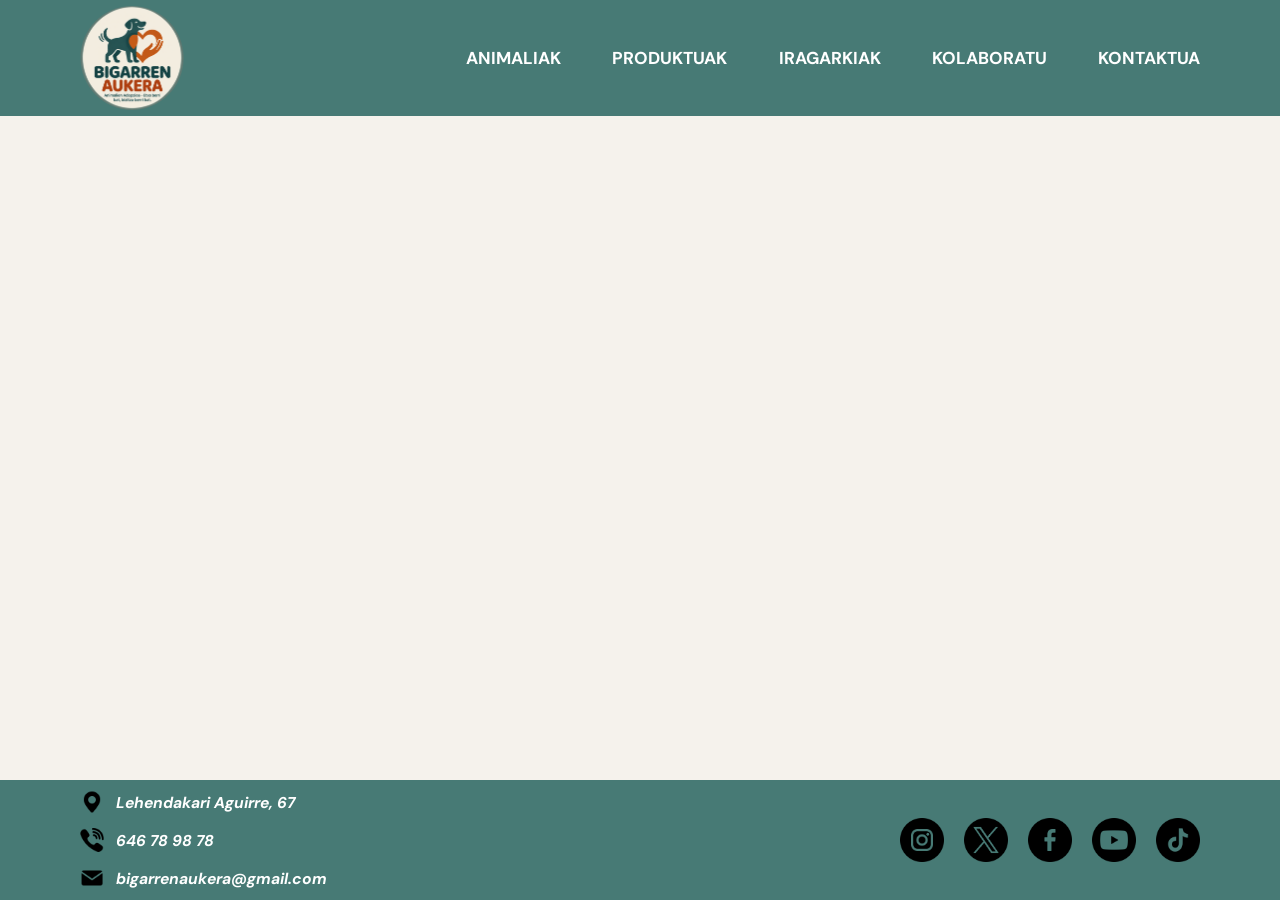
==== Animaliak/animaliak.html @ 631968b6 "header eta footer sortuta horri guztietan. Favicon sartuta ere" ====
<!doctype html>
<html lang="eu">
  <head>
    <meta charset="UTF-8">
    <meta name="viewport" content="width=device-width, initial-scale=1.0">
    <meta name="description" content="Bigarren Aukera - Animaliak adopzioan.">
    <title>Bigarren Aukera | Animaliak</title>
    <link rel="stylesheet" href="../Orokorra/main.css">
    <link rel="icon" href="../Orokorra/Argazkiak/logosinfondo.ico" type="image/x-icon">
  </head>
  <body>
    <header class="site-header">
      <div class="header-inner">
        <a class="brand" href="../Index/index.html" aria-label="Bigarren Aukera hasiera">
          <img src="../Orokorra/Argazkiak/logosinfondo.png" alt="Bigarren Aukera logoa">
        </a>
        <nav class="main-nav" aria-label="Nabigazio nagusia">
          <ul>
            <li><a href="animaliak.html" aria-current="page">ANIMALIAK</a></li>
            <li><a href="../Produktuak/produktuak.html">PRODUKTUAK</a></li>
            <li><a href="../Iragarkiak/iragarkiak.html">IRAGARKIAK</a></li>
            <li><a href="../Kolaboratu/kolaboratu.html">KOLABORATU</a></li>
            <li><a href="../Kontaktua/kontaktua.html">KONTAKTUA</a></li>
          </ul>
        </nav>
      </div>
    </header>

    <main></main>

    <footer class="site-footer" id="kontaktua">
      <div class="footer-inner">
        <address class="contact-list">
          <a class="contact-item" href="https://www.google.com/maps/search/?api=1&query=Lehendakari+Aguirre+67" target="_blank" rel="noopener noreferrer">
            <img src="../Orokorra/Argazkiak/ubicacion.png" alt="" aria-hidden="true">
            <span>Lehendakari Aguirre, 67</span>
          </a>
          <a class="contact-item" href="tel:+34646789878">
            <img src="../Orokorra/Argazkiak/telefono.png" alt="" aria-hidden="true">
            <span>646 78 98 78</span>
          </a>
          <a class="contact-item" href="mailto:bigarrenaukera@gmail.com">
            <img src="../Orokorra/Argazkiak/email.png" alt="" aria-hidden="true">
            <span>bigarrenaukera@gmail.com</span>
          </a>
        </address>
        <div class="social-links" aria-label="Sare sozialak">
          <a href="https://www.instagram.com/" target="_blank" rel="noopener noreferrer" aria-label="Instagram"><img src="../Orokorra/Argazkiak/instagram.png" alt=""></a>
          <a href="https://x.com/" target="_blank" rel="noopener noreferrer" aria-label="X"><img src="../Orokorra/Argazkiak/x.png" alt=""></a>
          <a href="https://www.facebook.com/" target="_blank" rel="noopener noreferrer" aria-label="Facebook"><img src="../Orokorra/Argazkiak/facebook.png" alt=""></a>
          <a href="https://www.youtube.com/" target="_blank" rel="noopener noreferrer" aria-label="YouTube"><img src="../Orokorra/Argazkiak/youtube.png" alt=""></a>
          <a href="https://www.tiktok.com/" target="_blank" rel="noopener noreferrer" aria-label="TikTok"><img src="../Orokorra/Argazkiak/tik-tok.png" alt=""></a>
        </div>
      </div>
    </footer>
  </body>
</html>
---- Orokorra/main.css ----
@import url('https://fonts.googleapis.com/css2?family=DM+Sans:wght@400;500;700&family=Playfair+Display:wght@700;800&display=swap');

:root {
  --teal: #477a75;
  --teal-dark: #315f5b;
  --orange: #c8652c;
  --cream: #f5f2ec;
  --ink: #1e2524;
  --white: #fff;
}

* {
  box-sizing: border-box;
}

html {
  scroll-behavior: smooth;
}

body {
  margin: 0;
  min-width: 320px;
  min-height: 100vh;
  background: var(--cream);
  color: var(--ink);
  font-family: 'DM Sans', Arial, sans-serif;
  display: flex;
  flex-direction: column;
}

img {
  display: block;
  max-width: 100%;
}

a {
  color: inherit;
  text-decoration: none;
}

main {
  flex: 1;
}

.site-header {
  background: var(--teal);
  color: var(--white);
}

.header-inner {
  display: flex;
  align-items: center;
  justify-content: space-between;
  width: min(1120px, calc(100% - 64px));
  min-height: 116px;
  margin: 0 auto;
  gap: 40px;
}

.brand img {
  width: 104px;
  height: 104px;
  border-radius: 50%;
  object-fit: cover;
  object-position: center;
  transform: scale(1.12);
}

.brand {
  display: block;
  width: 104px;
  height: 104px;
  overflow: hidden;
  border-radius: 50%;
}

.main-nav ul {
  display: flex;
  align-items: center;
  justify-content: flex-end;
  gap: clamp(24px, 4vw, 64px);
  margin: 0;
  padding: 0;
  list-style: none;
}

.main-nav a {
  font-size: 1.08rem;
  font-weight: 700;
  transition: color 180ms ease;
}

.main-nav a:hover,
.main-nav a:focus-visible {
  color: #f7c39d;
}

.site-footer {
  background: var(--teal);
  color: var(--white);
}

.footer-inner {
  display: flex;
  align-items: center;
  justify-content: space-between;
  width: min(1120px, calc(100% - 64px));
  min-height: 120px;
  margin: 0 auto;
  gap: 32px;
}

.contact-list {
  display: grid;
  gap: 14px;
  margin: 0;
}

.contact-item {
  display: flex;
  align-items: center;
  gap: 12px;
  font-size: 0.98rem;
  font-weight: 700;
  transition: opacity 180ms ease;
}

.contact-item:hover,
.contact-item:focus-visible {
  opacity: 0.82;
}

.contact-item img {
  width: 24px;
  height: 24px;
  object-fit: contain;
}

.social-links {
  display: flex;
  align-items: center;
  gap: 20px;
}

.social-links a {
  display: grid;
  place-items: center;
  border-radius: 50%;
  transition: transform 180ms ease, opacity 180ms ease;
}

.social-links a:hover,
.social-links a:focus-visible {
  transform: translateY(-3px);
  opacity: 0.82;
}

.social-links img {
  width: 44px;
  height: 44px;
  object-fit: contain;
}

@media (max-width: 760px) {
  .header-inner {
    width: min(100% - 32px, 560px);
    flex-direction: column;
    padding: 16px 0 22px;
    gap: 16px;
  }

  .brand img {
    width: 88px;
    height: 88px;
  }

  .brand {
    width: 88px;
    height: 88px;
  }

  .main-nav ul {
    flex-wrap: wrap;
    justify-content: center;
    gap: 12px 22px;
  }

  .main-nav a {
    font-size: 0.9rem;
  }

  .footer-inner {
    width: min(100% - 32px, 560px);
    flex-direction: column;
    align-items: flex-start;
    padding: 26px 0;
  }

  .social-links {
    align-self: center;
  }
}
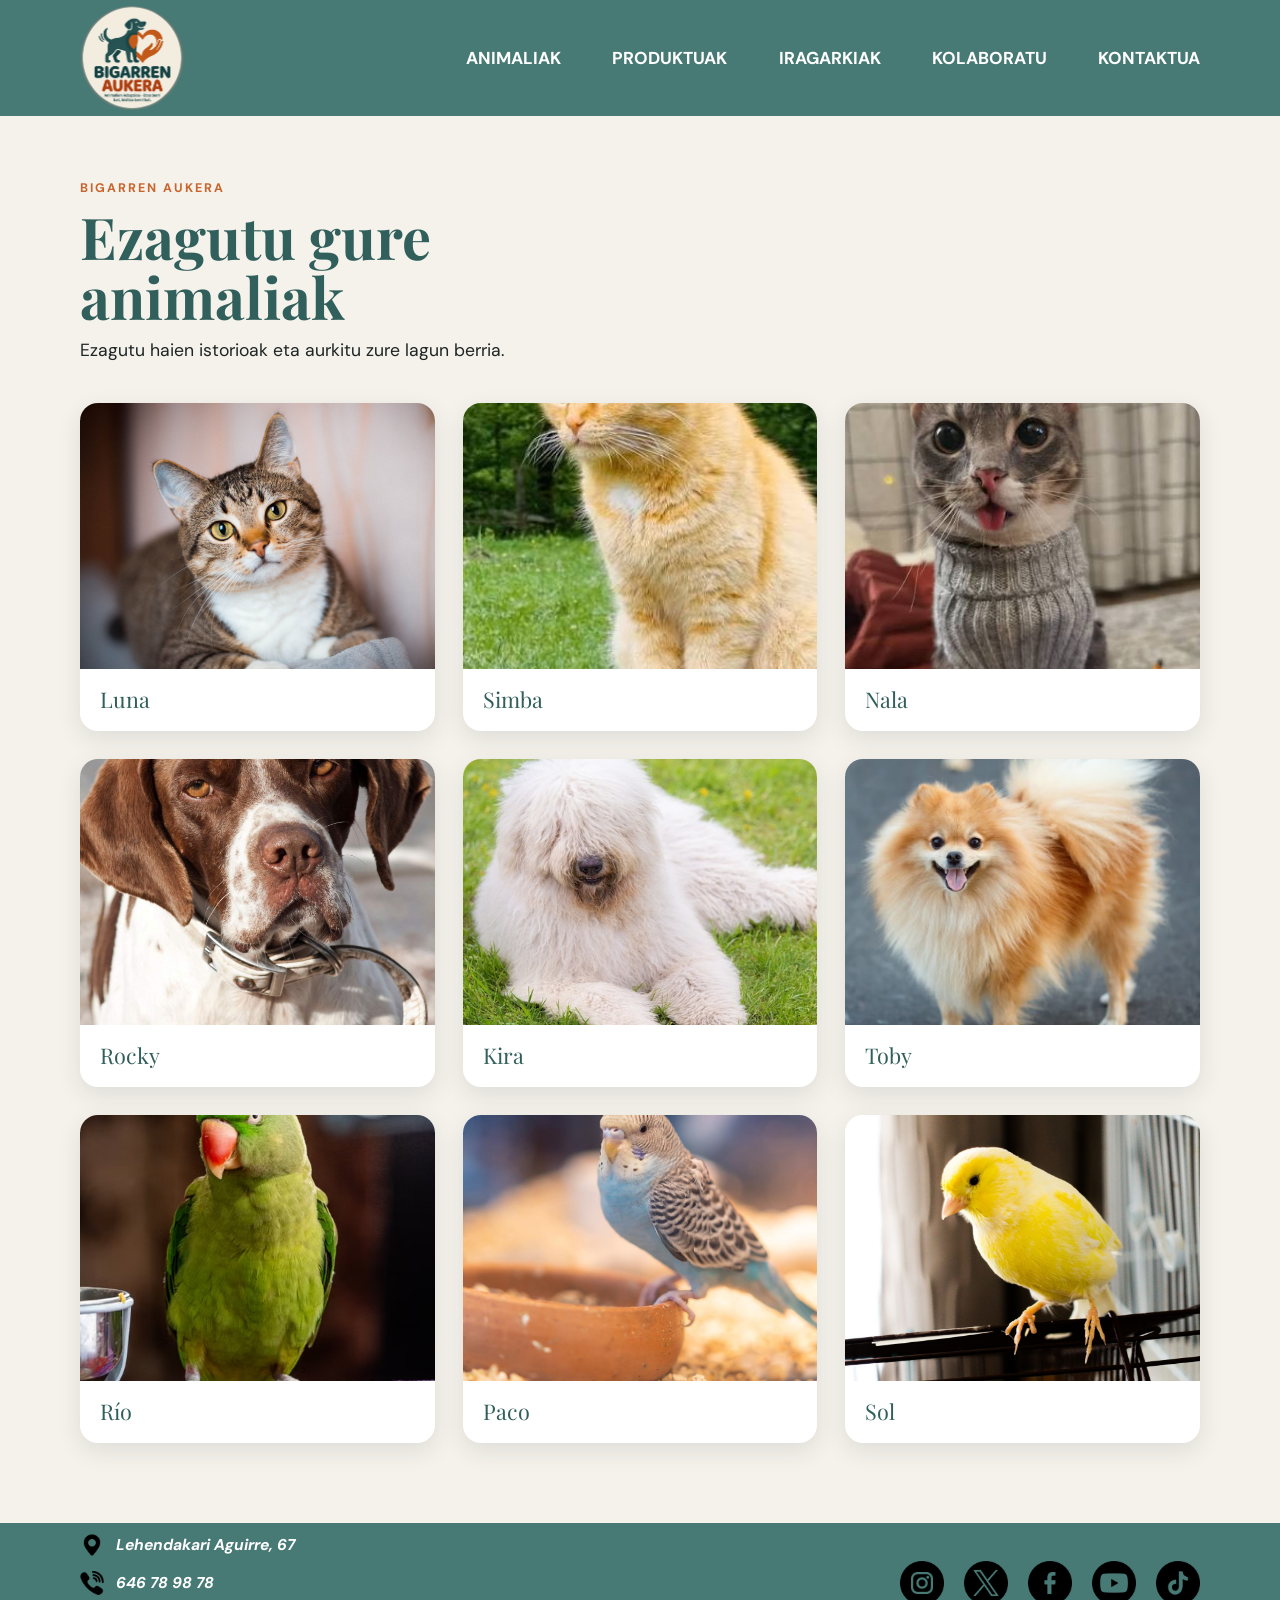
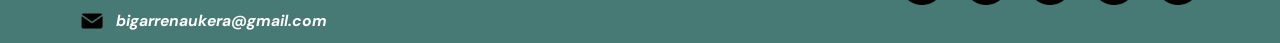
==== commit 4648511a: "Class, id eta alt izenak aldatuta organizazio obeagoa eukiteko. Animali horria funtzionala animali g" ====
--- a/Animaliak/animaliak.html
+++ b/Animaliak/animaliak.html
@@ -6,15 +6,16 @@
     <meta name="description" content="Bigarren Aukera - Animaliak adopzioan.">
     <title>Bigarren Aukera | Animaliak</title>
     <link rel="stylesheet" href="../Orokorra/main.css">
+    <link rel="stylesheet" href="animaliak.css">
     <link rel="icon" href="../Orokorra/Argazkiak/logosinfondo.ico" type="image/x-icon">
   </head>
   <body>
-    <header class="site-header">
-      <div class="header-inner">
-        <a class="brand" href="../Index/index.html" aria-label="Bigarren Aukera hasiera">
+    <header class="guneko-goiburua">
+      <div class="goiburu-barrualdea">
+        <a class="marka" href="../Index/index.html" aria-label="Bigarren Aukera hasiera">
           <img src="../Orokorra/Argazkiak/logosinfondo.png" alt="Bigarren Aukera logoa">
         </a>
-        <nav class="main-nav" aria-label="Nabigazio nagusia">
+        <nav class="nabigazio-nagusia" aria-label="Nabigazio nagusia">
           <ul>
             <li><a href="animaliak.html" aria-current="page">ANIMALIAK</a></li>
             <li><a href="../Produktuak/produktuak.html">PRODUKTUAK</a></li>
@@ -26,25 +27,108 @@
       </div>
     </header>
 
-    <main></main>
+    <main class="animalien-orria">
+      <section class="animalien-sarrera" aria-labelledby="animalien-izenburua">
+        <p class="goiburuko-etiketa">BIGARREN AUKERA</p>
+        <h1 id="animalien-izenburua">Ezagutu gure animaliak</h1>
+        <p>Ezagutu haien istorioak eta aurkitu zure lagun berria.</p>
+      </section>
 
-    <footer class="site-footer" id="kontaktua">
-      <div class="footer-inner">
-        <address class="contact-list">
-          <a class="contact-item" href="https://www.google.com/maps/search/?api=1&query=Lehendakari+Aguirre+67" target="_blank" rel="noopener noreferrer">
+      <section class="animalien-sarea" aria-label="Adopziorako dauden animaliak">
+        <article class="animalien-txartela">
+          <button class="animalien-botoia" type="button" data-animalia="luna">
+            <img src="Argazkiak/Gato1.png" alt="Luna, katu marraduna">
+            <span>Luna</span>
+          </button>
+        </article>
+        <article class="animalien-txartela">
+          <button class="animalien-botoia" type="button" data-animalia="simba">
+            <img src="Argazkiak/Gato2.png" alt="Simba, katu laranja">
+            <span>Simba</span>
+          </button>
+        </article>
+        <article class="animalien-txartela">
+          <button class="animalien-botoia" type="button" data-animalia="nala">
+            <img src="Argazkiak/Gato3.png" alt="Nala, hiru koloretako katua">
+            <span>Nala</span>
+          </button>
+        </article>
+        <article class="animalien-txartela">
+          <button class="animalien-botoia" type="button" data-animalia="rocky">
+            <img src="Argazkiak/Perro1.png" alt="Rocky, txakur mestizoa">
+            <span>Rocky</span>
+          </button>
+        </article>
+        <article class="animalien-txartela">
+          <button class="animalien-botoia" type="button" data-animalia="kira">
+            <img src="Argazkiak/Perro2.png" alt="Kira, artzain alemaniarra">
+            <span>Kira</span>
+          </button>
+        </article>
+        <article class="animalien-txartela">
+          <button class="animalien-botoia" type="button" data-animalia="toby">
+            <img src="Argazkiak/Perro3.png" alt="Toby, beagle txakurra">
+            <span>Toby</span>
+          </button>
+        </article>
+        <article class="animalien-txartela">
+          <button class="animalien-botoia" type="button" data-animalia="rio">
+            <img src="Argazkiak/Loro.png" alt="Río, loro berdea">
+            <span>Río</span>
+          </button>
+        </article>
+        <article class="animalien-txartela">
+          <button class="animalien-botoia" type="button" data-animalia="paco">
+            <img src="Argazkiak/Periquito.png" alt="Paco, perikito urdina">
+            <span>Paco</span>
+          </button>
+        </article>
+        <article class="animalien-txartela">
+          <button class="animalien-botoia" type="button" data-animalia="sol">
+            <img src="Argazkiak/Canario.png" alt="Sol, kanario horia">
+            <span>Sol</span>
+          </button>
+        </article>
+      </section>
+    </main>
+
+    <dialog class="animalien-elkarrizketa" aria-labelledby="elkarrizketa-izenburua">
+      <div class="elkarrizketa-edukia">
+        <button class="elkarrizketa-itxi" type="button" aria-label="Informazioa ixtea">×</button>
+        <img id="elkarrizketa-irudia" src="" alt="">
+        <div class="elkarrizketa-xehetasunak">
+          <p class="goiburuko-etiketa">INFORMAZIOA</p>
+          <h2 id="elkarrizketa-izenburua"></h2>
+          <dl>
+            <div><dt>Espeziea</dt><dd id="elkarrizketa-espeziea"></dd></div>
+            <div><dt>Arraza</dt><dd id="elkarrizketa-arraza"></dd></div>
+            <div><dt>Sexua</dt><dd id="elkarrizketa-sexua"></dd></div>
+            <div><dt>Kolorea</dt><dd id="elkarrizketa-kolorea"></dd></div>
+            <div><dt>Jaioteguna / adina</dt><dd id="elkarrizketa-adina"></dd></div>
+          </dl>
+        </div>
+      </div>
+    </dialog>
+
+    <script src="animaliak.js"></script>
+
+    <footer class="guneko-oina" id="kontaktua">
+      <div class="oin-barrualdea">
+        <address class="kontaktu-zerrenda">
+          <a class="kontaktu-elementua" href="https://www.google.com/maps/search/?api=1&query=Lehendakari+Aguirre+67" target="_blank" rel="noopener noreferrer">
             <img src="../Orokorra/Argazkiak/ubicacion.png" alt="" aria-hidden="true">
             <span>Lehendakari Aguirre, 67</span>
           </a>
-          <a class="contact-item" href="tel:+34646789878">
+          <a class="kontaktu-elementua" href="tel:+34646789878">
             <img src="../Orokorra/Argazkiak/telefono.png" alt="" aria-hidden="true">
             <span>646 78 98 78</span>
           </a>
-          <a class="contact-item" href="mailto:bigarrenaukera@gmail.com">
+          <a class="kontaktu-elementua" href="mailto:bigarrenaukera@gmail.com">
             <img src="../Orokorra/Argazkiak/email.png" alt="" aria-hidden="true">
             <span>bigarrenaukera@gmail.com</span>
           </a>
         </address>
-        <div class="social-links" aria-label="Sare sozialak">
+        <div class="sare-loturak" aria-label="Sare sozialak">
           <a href="https://www.instagram.com/" target="_blank" rel="noopener noreferrer" aria-label="Instagram"><img src="../Orokorra/Argazkiak/instagram.png" alt=""></a>
           <a href="https://x.com/" target="_blank" rel="noopener noreferrer" aria-label="X"><img src="../Orokorra/Argazkiak/x.png" alt=""></a>
           <a href="https://www.facebook.com/" target="_blank" rel="noopener noreferrer" aria-label="Facebook"><img src="../Orokorra/Argazkiak/facebook.png" alt=""></a>
--- a/Orokorra/main.css
+++ b/Orokorra/main.css
@@ -42,12 +42,12 @@
   flex: 1;
 }
 
-.site-header {
+.guneko-goiburua {
   background: var(--teal);
   color: var(--white);
 }
 
-.header-inner {
+.goiburu-barrualdea {
   display: flex;
   align-items: center;
   justify-content: space-between;
@@ -57,7 +57,7 @@
   gap: 40px;
 }
 
-.brand img {
+.marka img {
   width: 104px;
   height: 104px;
   border-radius: 50%;
@@ -66,7 +66,7 @@
   transform: scale(1.12);
 }
 
-.brand {
+.marka {
   display: block;
   width: 104px;
   height: 104px;
@@ -74,7 +74,7 @@
   border-radius: 50%;
 }
 
-.main-nav ul {
+.nabigazio-nagusia ul {
   display: flex;
   align-items: center;
   justify-content: flex-end;
@@ -84,23 +84,23 @@
   list-style: none;
 }
 
-.main-nav a {
+.nabigazio-nagusia a {
   font-size: 1.08rem;
   font-weight: 700;
   transition: color 180ms ease;
 }
 
-.main-nav a:hover,
-.main-nav a:focus-visible {
+.nabigazio-nagusia a:hover,
+.nabigazio-nagusia a:focus-visible {
   color: #f7c39d;
 }
 
-.site-footer {
+.guneko-oina {
   background: var(--teal);
   color: var(--white);
 }
 
-.footer-inner {
+.oin-barrualdea {
   display: flex;
   align-items: center;
   justify-content: space-between;
@@ -110,13 +110,13 @@
   gap: 32px;
 }
 
-.contact-list {
+.kontaktu-zerrenda {
   display: grid;
   gap: 14px;
   margin: 0;
 }
 
-.contact-item {
+.kontaktu-elementua {
   display: flex;
   align-items: center;
   gap: 12px;
@@ -125,78 +125,78 @@
   transition: opacity 180ms ease;
 }
 
-.contact-item:hover,
-.contact-item:focus-visible {
+.kontaktu-elementua:hover,
+.kontaktu-elementua:focus-visible {
   opacity: 0.82;
 }
 
-.contact-item img {
+.kontaktu-elementua img {
   width: 24px;
   height: 24px;
   object-fit: contain;
 }
 
-.social-links {
+.sare-loturak {
   display: flex;
   align-items: center;
   gap: 20px;
 }
 
-.social-links a {
+.sare-loturak a {
   display: grid;
   place-items: center;
   border-radius: 50%;
   transition: transform 180ms ease, opacity 180ms ease;
 }
 
-.social-links a:hover,
-.social-links a:focus-visible {
+.sare-loturak a:hover,
+.sare-loturak a:focus-visible {
   transform: translateY(-3px);
   opacity: 0.82;
 }
 
-.social-links img {
+.sare-loturak img {
   width: 44px;
   height: 44px;
   object-fit: contain;
 }
 
 @media (max-width: 760px) {
-  .header-inner {
+  .goiburu-barrualdea {
     width: min(100% - 32px, 560px);
     flex-direction: column;
     padding: 16px 0 22px;
     gap: 16px;
   }
 
-  .brand img {
+  .marka img {
     width: 88px;
     height: 88px;
   }
 
-  .brand {
+  .marka {
     width: 88px;
     height: 88px;
   }
 
-  .main-nav ul {
+  .nabigazio-nagusia ul {
     flex-wrap: wrap;
     justify-content: center;
     gap: 12px 22px;
   }
 
-  .main-nav a {
+  .nabigazio-nagusia a {
     font-size: 0.9rem;
   }
 
-  .footer-inner {
+  .oin-barrualdea {
     width: min(100% - 32px, 560px);
     flex-direction: column;
     align-items: flex-start;
     padding: 26px 0;
   }
 
-  .social-links {
+  .sare-loturak {
     align-self: center;
   }
 }
--- a/Animaliak/animaliak.css
+++ b/Animaliak/animaliak.css
@@ -0,0 +1,188 @@
+.animalien-orria {
+  width: min(1120px, calc(100% - 64px));
+  margin: 0 auto;
+  padding: 64px 0 80px;
+}
+
+.animalien-sarrera {
+  max-width: 620px;
+  margin-bottom: 42px;
+}
+
+.goiburuko-etiketa {
+  margin: 0 0 10px;
+  color: var(--orange);
+  font-size: 0.78rem;
+  font-weight: 700;
+  letter-spacing: 0.16em;
+}
+
+.animalien-sarrera h1 {
+  margin: 0 0 12px;
+  color: var(--teal-dark);
+  font-family: 'Playfair Display', Georgia, serif;
+  font-size: clamp(2.2rem, 5vw, 3.6rem);
+  line-height: 1.05;
+}
+
+.animalien-sarrera p:last-child {
+  margin: 0;
+  font-size: 1.1rem;
+}
+
+.animalien-sarea {
+  display: grid;
+  grid-template-columns: repeat(3, 1fr);
+  gap: 28px;
+}
+
+.animalien-txartela {
+  overflow: hidden;
+  border-radius: 18px;
+  background: var(--white);
+  box-shadow: 0 8px 24px rgba(30, 37, 36, 0.1);
+  transition: transform 180ms ease, box-shadow 180ms ease;
+}
+
+.animalien-txartela:hover,
+.animalien-txartela:focus-within {
+  transform: translateY(-5px);
+  box-shadow: 0 14px 30px rgba(30, 37, 36, 0.16);
+}
+
+.animalien-botoia {
+  display: block;
+  width: 100%;
+  padding: 0;
+  border: 0;
+  background: transparent;
+  color: var(--ink);
+  cursor: pointer;
+  font: inherit;
+  text-align: left;
+}
+
+.animalien-botoia img {
+  width: 100%;
+  aspect-ratio: 4 / 3;
+  object-fit: cover;
+}
+
+.animalien-botoia span {
+  display: block;
+  padding: 16px 20px 18px;
+  color: var(--teal-dark);
+  font-family: 'Playfair Display', Georgia, serif;
+  font-size: 1.35rem;
+}
+
+.animalien-botoia:focus-visible {
+  outline: 4px solid #f7c39d;
+  outline-offset: -4px;
+}
+
+.animalien-elkarrizketa {
+  width: min(560px, calc(100% - 32px));
+  padding: 0;
+  border: 0;
+  border-radius: 18px;
+  color: var(--ink);
+  box-shadow: 0 20px 60px rgba(30, 37, 36, 0.3);
+}
+
+.animalien-elkarrizketa::backdrop {
+  background: rgba(22, 43, 41, 0.66);
+}
+
+.elkarrizketa-edukia {
+  position: relative;
+  display: grid;
+  grid-template-columns: 180px 1fr;
+  gap: 26px;
+  padding: 30px;
+}
+
+.elkarrizketa-edukia > img {
+  width: 180px;
+  height: 180px;
+  border-radius: 14px;
+  object-fit: cover;
+}
+
+.elkarrizketa-xehetasunak h2 {
+  margin: 0 0 16px;
+  color: var(--teal-dark);
+  font-family: 'Playfair Display', Georgia, serif;
+  font-size: 2rem;
+}
+
+.elkarrizketa-xehetasunak dl {
+  display: grid;
+  gap: 9px;
+  margin: 0;
+}
+
+.elkarrizketa-xehetasunak dl div {
+  display: grid;
+  grid-template-columns: 1fr 1.25fr;
+  gap: 12px;
+  border-bottom: 1px solid #e7e1d8;
+  padding-bottom: 7px;
+}
+
+.elkarrizketa-xehetasunak dt {
+  color: #65716e;
+  font-size: 0.84rem;
+  font-weight: 700;
+}
+
+.elkarrizketa-xehetasunak dd {
+  margin: 0;
+  font-size: 0.9rem;
+}
+
+.elkarrizketa-itxi {
+  position: absolute;
+  top: 10px;
+  right: 14px;
+  border: 0;
+  background: transparent;
+  color: var(--teal-dark);
+  cursor: pointer;
+  font-size: 2rem;
+  line-height: 1;
+}
+
+@media (max-width: 760px) {
+  .animalien-orria {
+    width: min(100% - 32px, 560px);
+    padding: 42px 0 56px;
+  }
+
+  .animalien-sarea {
+    grid-template-columns: repeat(2, 1fr);
+    gap: 18px;
+  }
+
+  .animalien-botoia span {
+    padding: 12px 14px 14px;
+    font-size: 1.15rem;
+  }
+
+  .elkarrizketa-edukia {
+    grid-template-columns: 1fr;
+    gap: 18px;
+    padding: 28px 22px 22px;
+  }
+
+  .elkarrizketa-edukia > img {
+    width: 100%;
+    height: 180px;
+  }
+}
+
+@media (max-width: 420px) {
+  .animalien-sarea {
+    grid-template-columns: 1fr;
+  }
+}
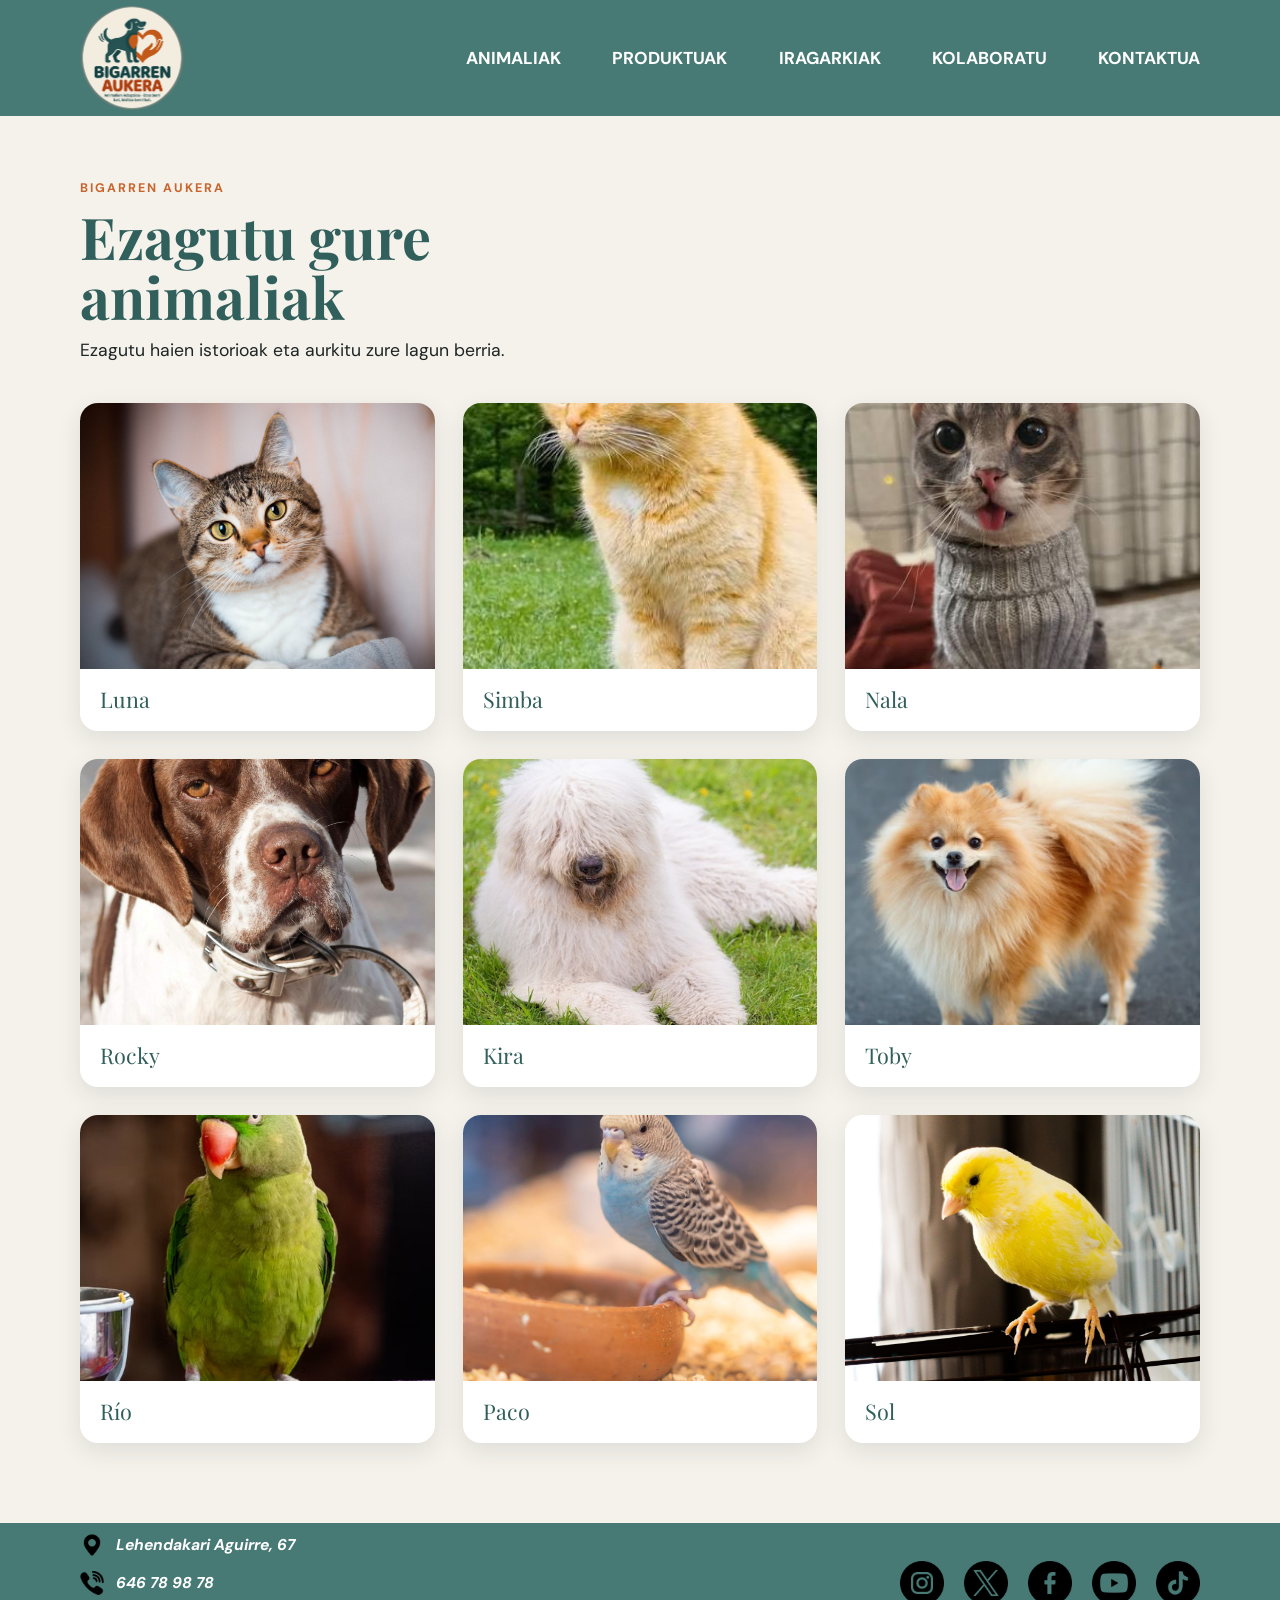
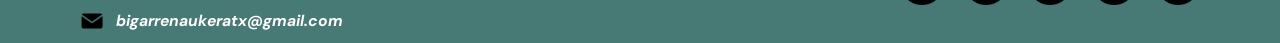
==== commit de63214f: "Footer aldatuta gmail berriarekin" ====
--- a/Animaliak/animaliak.html
+++ b/Animaliak/animaliak.html
@@ -123,9 +123,9 @@
             <img src="../Orokorra/Argazkiak/telefono.png" alt="" aria-hidden="true">
             <span>646 78 98 78</span>
           </a>
-          <a class="kontaktu-elementua" href="mailto:bigarrenaukera@gmail.com">
+          <a class="kontaktu-elementua" href="mailto:bigarrenaukeratx@gmail.com">
             <img src="../Orokorra/Argazkiak/email.png" alt="" aria-hidden="true">
-            <span>bigarrenaukera@gmail.com</span>
+            <span>bigarrenaukeratx@gmail.com</span>
           </a>
         </address>
         <div class="sare-loturak" aria-label="Sare sozialak">
